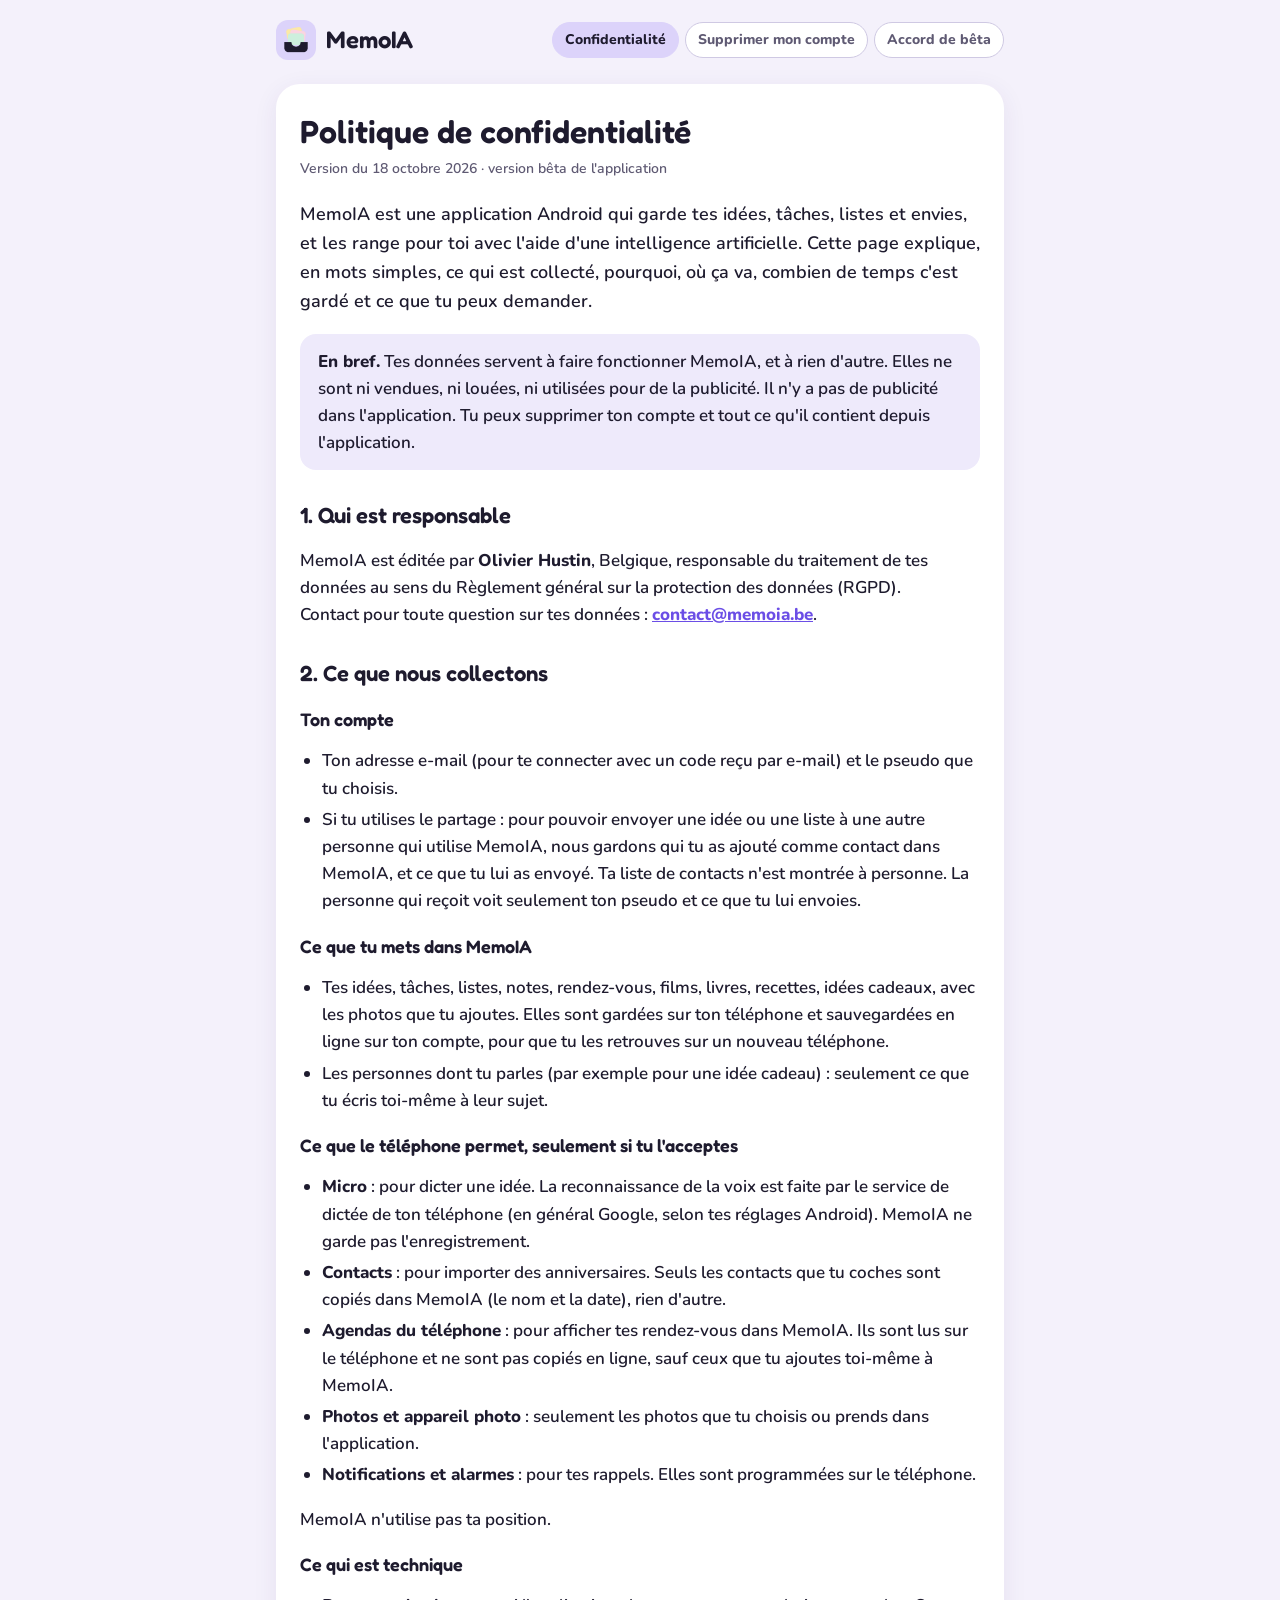
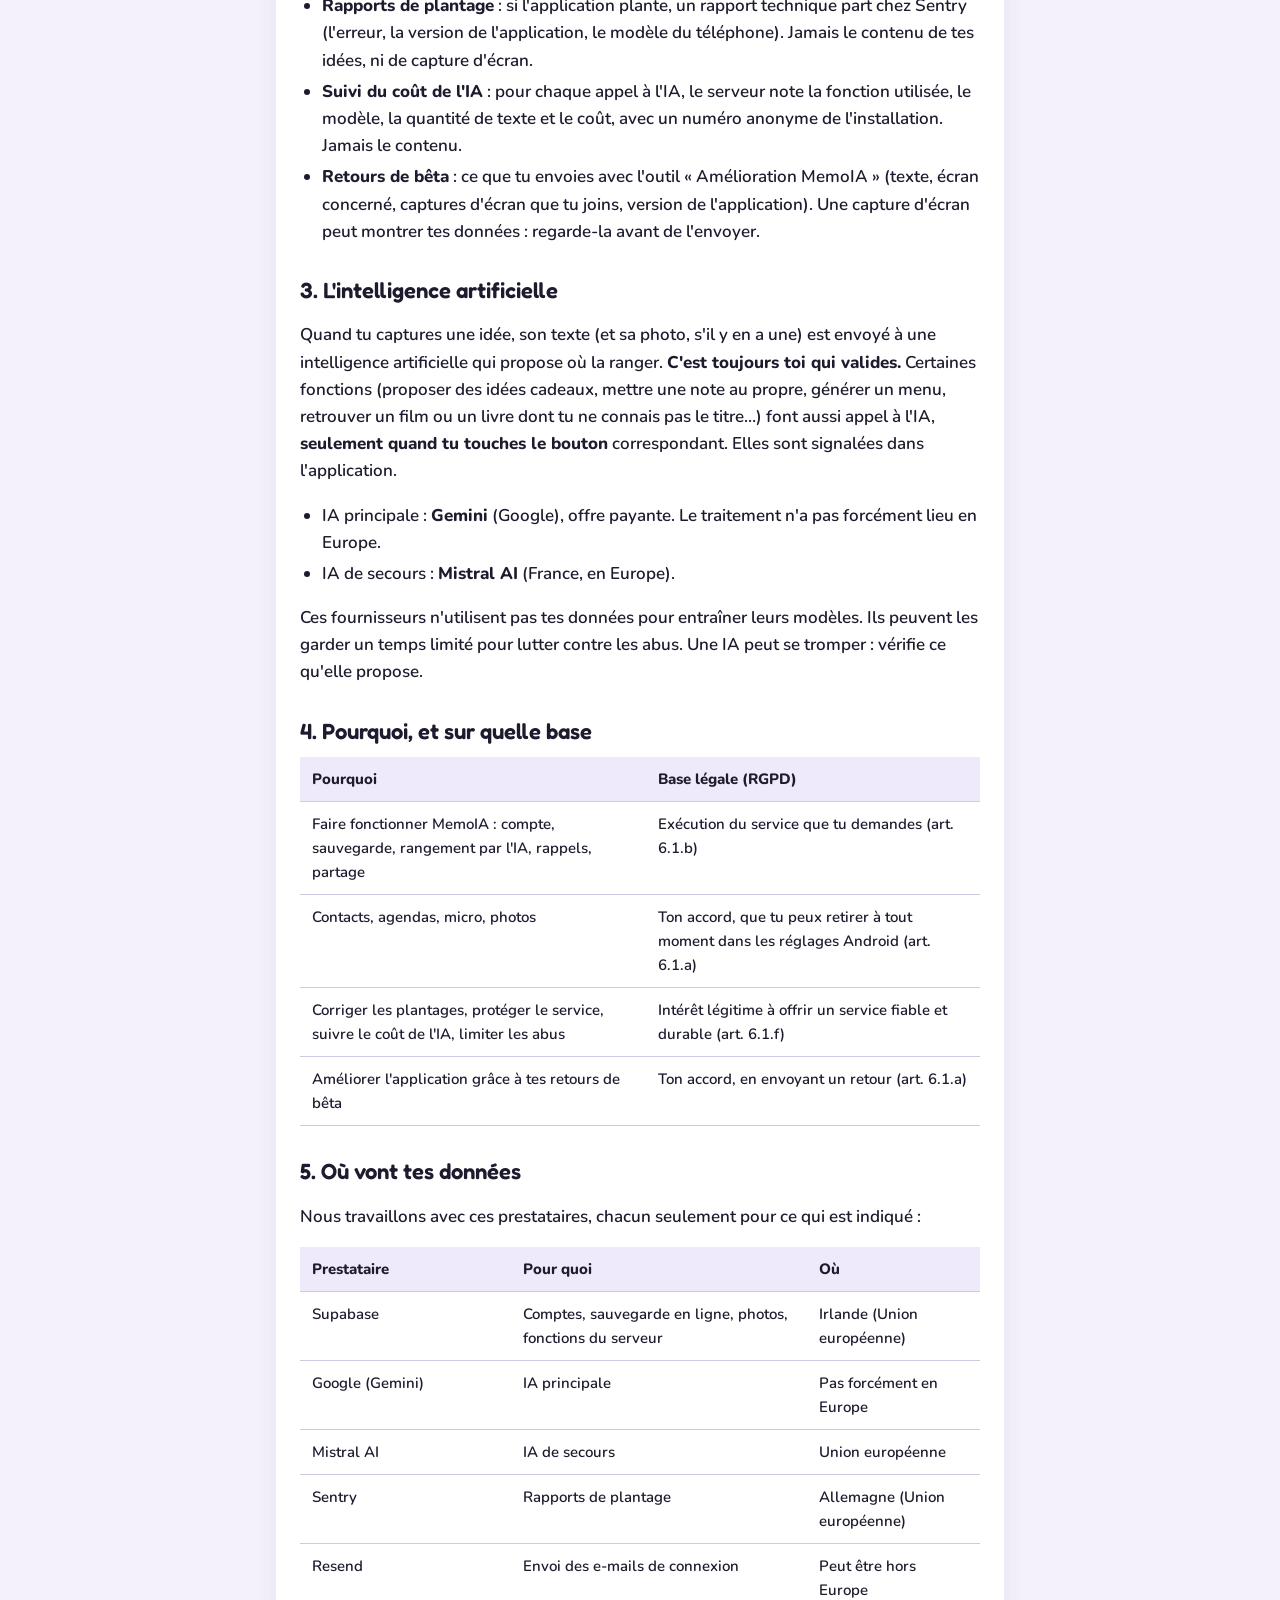
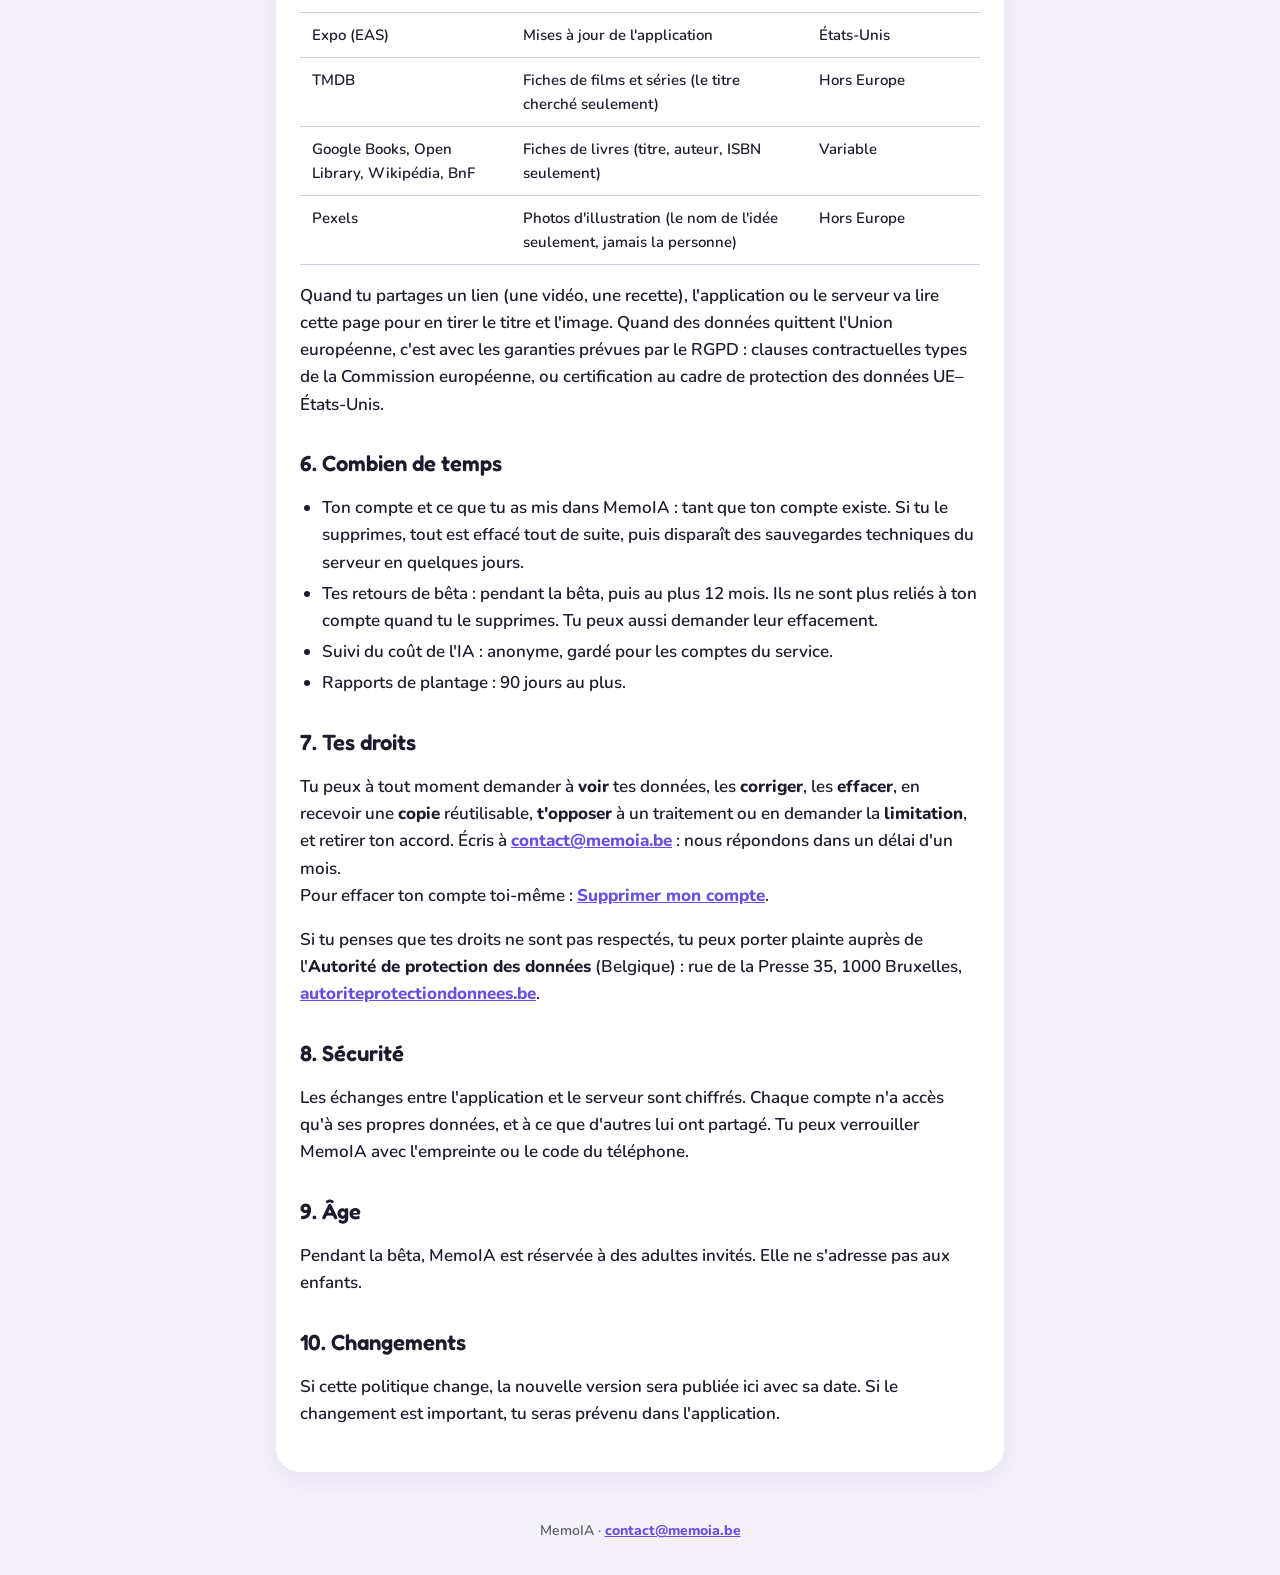
==== confidentialite.html @ 6d0d440e "Site memoia.be : accueil, confidentialite, supprimer mon compte, accord de beta Co-Authored-By: Clau" ====
<!doctype html>
<html lang="fr">
<head>
<meta charset="utf-8">
<meta name="viewport" content="width=device-width, initial-scale=1">
<title>Confidentialité · MemoIA</title>
<meta name="description" content="Politique de confidentialité de l'application MemoIA : ce qui est collecté, pourquoi, où, combien de temps, et tes droits.">
<link rel="icon" href="favicon.png">
<link rel="stylesheet" href="style.css">
</head>
<body>
<header class="top">
  <a class="brand" href="index.html"><img src="icon.png" alt=""><span>MemoIA</span></a>
  <nav class="links" aria-label="Pages">
    <a href="confidentialite.html" aria-current="page">Confidentialité</a>
    <a href="supprimer-mon-compte.html">Supprimer mon compte</a>
    <a href="accord-beta.html">Accord de bêta</a>
  </nav>
</header>
<main>
<article class="card">
<h1>Politique de confidentialité</h1>
<p class="updated">Version du 18 octobre 2026 · version bêta de l'application</p>

<p class="intro">MemoIA est une application Android qui garde tes idées, tâches, listes et envies, et les range pour toi avec l'aide d'une intelligence artificielle. Cette page explique, en mots simples, ce qui est collecté, pourquoi, où ça va, combien de temps c'est gardé et ce que tu peux demander.</p>

<div class="note"><strong>En bref.</strong> Tes données servent à faire fonctionner MemoIA, et à rien d'autre. Elles ne sont ni vendues, ni louées, ni utilisées pour de la publicité. Il n'y a pas de publicité dans l'application. Tu peux supprimer ton compte et tout ce qu'il contient depuis l'application.</div>

<h2>1. Qui est responsable</h2>
<p>MemoIA est éditée par <strong>Olivier Hustin</strong>, Belgique, responsable du traitement de tes données au sens du Règlement général sur la protection des données (RGPD).<br>
Contact pour toute question sur tes données : <a href="mailto:contact@memoia.be">contact@memoia.be</a>.</p>

<h2>2. Ce que nous collectons</h2>
<h3>Ton compte</h3>
<ul>
  <li>Ton adresse e-mail (pour te connecter avec un code reçu par e-mail) et le pseudo que tu choisis.</li>
  <li>Si tu utilises le partage : pour pouvoir envoyer une idée ou une liste à une autre personne qui utilise MemoIA, nous gardons qui tu as ajouté comme contact dans MemoIA, et ce que tu lui as envoyé. Ta liste de contacts n'est montrée à personne. La personne qui reçoit voit seulement ton pseudo et ce que tu lui envoies.</li>
</ul>
<h3>Ce que tu mets dans MemoIA</h3>
<ul>
  <li>Tes idées, tâches, listes, notes, rendez-vous, films, livres, recettes, idées cadeaux, avec les photos que tu ajoutes. Elles sont gardées sur ton téléphone et sauvegardées en ligne sur ton compte, pour que tu les retrouves sur un nouveau téléphone.</li>
  <li>Les personnes dont tu parles (par exemple pour une idée cadeau) : seulement ce que tu écris toi-même à leur sujet.</li>
</ul>
<h3>Ce que le téléphone permet, seulement si tu l'acceptes</h3>
<ul>
  <li><strong>Micro</strong> : pour dicter une idée. La reconnaissance de la voix est faite par le service de dictée de ton téléphone (en général Google, selon tes réglages Android). MemoIA ne garde pas l'enregistrement.</li>
  <li><strong>Contacts</strong> : pour importer des anniversaires. Seuls les contacts que tu coches sont copiés dans MemoIA (le nom et la date), rien d'autre.</li>
  <li><strong>Agendas du téléphone</strong> : pour afficher tes rendez-vous dans MemoIA. Ils sont lus sur le téléphone et ne sont pas copiés en ligne, sauf ceux que tu ajoutes toi-même à MemoIA.</li>
  <li><strong>Photos et appareil photo</strong> : seulement les photos que tu choisis ou prends dans l'application.</li>
  <li><strong>Notifications et alarmes</strong> : pour tes rappels. Elles sont programmées sur le téléphone.</li>
</ul>
<p>MemoIA n'utilise pas ta position.</p>
<h3>Ce qui est technique</h3>
<ul>
  <li><strong>Rapports de plantage</strong> : si l'application plante, un rapport technique part chez Sentry (l'erreur, la version de l'application, le modèle du téléphone). Jamais le contenu de tes idées, ni de capture d'écran.</li>
  <li><strong>Suivi du coût de l'IA</strong> : pour chaque appel à l'IA, le serveur note la fonction utilisée, le modèle, la quantité de texte et le coût, avec un numéro anonyme de l'installation. Jamais le contenu.</li>
  <li><strong>Retours de bêta</strong> : ce que tu envoies avec l'outil « Amélioration MemoIA » (texte, écran concerné, captures d'écran que tu joins, version de l'application). Une capture d'écran peut montrer tes données : regarde-la avant de l'envoyer.</li>
</ul>

<h2>3. L'intelligence artificielle</h2>
<p>Quand tu captures une idée, son texte (et sa photo, s'il y en a une) est envoyé à une intelligence artificielle qui propose où la ranger. <strong>C'est toujours toi qui valides.</strong> Certaines fonctions (proposer des idées cadeaux, mettre une note au propre, générer un menu, retrouver un film ou un livre dont tu ne connais pas le titre…) font aussi appel à l'IA, <strong>seulement quand tu touches le bouton</strong> correspondant. Elles sont signalées dans l'application.</p>
<ul>
  <li>IA principale : <strong>Gemini</strong> (Google), offre payante. Le traitement n'a pas forcément lieu en Europe.</li>
  <li>IA de secours : <strong>Mistral AI</strong> (France, en Europe).</li>
</ul>
<p>Ces fournisseurs n'utilisent pas tes données pour entraîner leurs modèles. Ils peuvent les garder un temps limité pour lutter contre les abus. Une IA peut se tromper : vérifie ce qu'elle propose.</p>

<h2>4. Pourquoi, et sur quelle base</h2>
<div class="table-wrap"><table>
  <thead><tr><th>Pourquoi</th><th>Base légale (RGPD)</th></tr></thead>
  <tbody>
    <tr><td>Faire fonctionner MemoIA : compte, sauvegarde, rangement par l'IA, rappels, partage</td><td>Exécution du service que tu demandes (art. 6.1.b)</td></tr>
    <tr><td>Contacts, agendas, micro, photos</td><td>Ton accord, que tu peux retirer à tout moment dans les réglages Android (art. 6.1.a)</td></tr>
    <tr><td>Corriger les plantages, protéger le service, suivre le coût de l'IA, limiter les abus</td><td>Intérêt légitime à offrir un service fiable et durable (art. 6.1.f)</td></tr>
    <tr><td>Améliorer l'application grâce à tes retours de bêta</td><td>Ton accord, en envoyant un retour (art. 6.1.a)</td></tr>
  </tbody>
</table></div>

<h2>5. Où vont tes données</h2>
<p>Nous travaillons avec ces prestataires, chacun seulement pour ce qui est indiqué :</p>
<div class="table-wrap"><table>
  <thead><tr><th>Prestataire</th><th>Pour quoi</th><th>Où</th></tr></thead>
  <tbody>
    <tr><td>Supabase</td><td>Comptes, sauvegarde en ligne, photos, fonctions du serveur</td><td>Irlande (Union européenne)</td></tr>
    <tr><td>Google (Gemini)</td><td>IA principale</td><td>Pas forcément en Europe</td></tr>
    <tr><td>Mistral AI</td><td>IA de secours</td><td>Union européenne</td></tr>
    <tr><td>Sentry</td><td>Rapports de plantage</td><td>Allemagne (Union européenne)</td></tr>
    <tr><td>Resend</td><td>Envoi des e-mails de connexion</td><td>Peut être hors Europe</td></tr>
    <tr><td>Expo (EAS)</td><td>Mises à jour de l'application</td><td>États-Unis</td></tr>
    <tr><td>TMDB</td><td>Fiches de films et séries (le titre cherché seulement)</td><td>Hors Europe</td></tr>
    <tr><td>Google Books, Open Library, Wikipédia, BnF</td><td>Fiches de livres (titre, auteur, ISBN seulement)</td><td>Variable</td></tr>
    <tr><td>Pexels</td><td>Photos d'illustration (le nom de l'idée seulement, jamais la personne)</td><td>Hors Europe</td></tr>
  </tbody>
</table></div>
<p>Quand tu partages un lien (une vidéo, une recette), l'application ou le serveur va lire cette page pour en tirer le titre et l'image. Quand des données quittent l'Union européenne, c'est avec les garanties prévues par le RGPD : clauses contractuelles types de la Commission européenne, ou certification au cadre de protection des données UE–États-Unis.</p>

<h2>6. Combien de temps</h2>
<ul>
  <li>Ton compte et ce que tu as mis dans MemoIA : tant que ton compte existe. Si tu le supprimes, tout est effacé tout de suite, puis disparaît des sauvegardes techniques du serveur en quelques jours.</li>
  <li>Tes retours de bêta : pendant la bêta, puis au plus 12 mois. Ils ne sont plus reliés à ton compte quand tu le supprimes. Tu peux aussi demander leur effacement.</li>
  <li>Suivi du coût de l'IA : anonyme, gardé pour les comptes du service.</li>
  <li>Rapports de plantage : 90 jours au plus.</li>
</ul>

<h2>7. Tes droits</h2>
<p>Tu peux à tout moment demander à <strong>voir</strong> tes données, les <strong>corriger</strong>, les <strong>effacer</strong>, en recevoir une <strong>copie</strong> réutilisable, <strong>t'opposer</strong> à un traitement ou en demander la <strong>limitation</strong>, et retirer ton accord. Écris à <a href="mailto:contact@memoia.be">contact@memoia.be</a> : nous répondons dans un délai d'un mois.<br>
Pour effacer ton compte toi-même : <a href="supprimer-mon-compte.html">Supprimer mon compte</a>.</p>
<p>Si tu penses que tes droits ne sont pas respectés, tu peux porter plainte auprès de l'<strong>Autorité de protection des données</strong> (Belgique) : rue de la Presse 35, 1000 Bruxelles, <a href="https://www.autoriteprotectiondonnees.be" rel="noopener">autoriteprotectiondonnees.be</a>.</p>

<h2>8. Sécurité</h2>
<p>Les échanges entre l'application et le serveur sont chiffrés. Chaque compte n'a accès qu'à ses propres données, et à ce que d'autres lui ont partagé. Tu peux verrouiller MemoIA avec l'empreinte ou le code du téléphone.</p>

<h2>9. Âge</h2>
<p>Pendant la bêta, MemoIA est réservée à des adultes invités. Elle ne s'adresse pas aux enfants.</p>

<h2>10. Changements</h2>
<p>Si cette politique change, la nouvelle version sera publiée ici avec sa date. Si le changement est important, tu seras prévenu dans l'application.</p>
</article>
</main>
<footer>MemoIA · <a href="mailto:contact@memoia.be">contact@memoia.be</a></footer>
</body>
</html>
---- style.css ----
/* Site memoia.be : couleurs « Pastel vivant » de l'app (src/theme/tokens.ts).
   Polices hébergées ici (licence SIL OFL), pour ne rien charger chez un tiers. */
@font-face { font-family: 'Fredoka'; src: url('fonts/Fredoka_600SemiBold.ttf') format('truetype'); font-weight: 600; font-display: swap; }
@font-face { font-family: 'Nunito'; src: url('fonts/Nunito_600SemiBold.ttf') format('truetype'); font-weight: 600; font-display: swap; }
@font-face { font-family: 'Nunito'; src: url('fonts/Nunito_800ExtraBold.ttf') format('truetype'); font-weight: 800; font-display: swap; }

:root {
  --bg: #F4F1FB;
  --surface: #FFFFFF;
  --muted-surface: #EEEAFB;
  --ink: #1E1B2E;
  --ink-muted: #5F5A73;
  --border: #CFC9E3;
  --primary: #6B4EE6;
  --primary-soft: #DCD3FA;
  --mint: #CDEFDD;
  --mint-ink: #1F6B47;
}

* { box-sizing: border-box; }
html { -webkit-text-size-adjust: 100%; }
body {
  margin: 0;
  background: var(--bg);
  color: var(--ink);
  font-family: 'Nunito', system-ui, -apple-system, 'Segoe UI', Roboto, sans-serif;
  font-weight: 600;
  font-size: 17px;
  line-height: 1.6;
}
a { color: var(--primary); font-weight: 800; }
a:focus-visible { outline: 3px solid var(--primary); outline-offset: 2px; border-radius: 4px; }

header.top {
  max-width: 760px; margin: 0 auto; padding: 20px 16px 0;
  display: flex; align-items: center; justify-content: space-between; gap: 12px; flex-wrap: wrap;
}
.brand { display: flex; align-items: center; gap: 10px; text-decoration: none; color: var(--ink); }
.brand img { width: 40px; height: 40px; border-radius: 12px; }
.brand span { font-family: 'Fredoka', sans-serif; font-weight: 600; font-size: 24px; }
nav.links { display: flex; gap: 6px; flex-wrap: wrap; }
nav.links a {
  font-size: 14px; text-decoration: none; color: var(--ink-muted);
  padding: 6px 12px; border-radius: 999px; background: var(--surface); border: 1px solid var(--border);
}
nav.links a[aria-current="page"] { background: var(--primary-soft); color: var(--ink); border-color: var(--primary-soft); }

main { max-width: 760px; margin: 0 auto; padding: 24px 16px 48px; }
.card {
  background: var(--surface); border-radius: 24px; padding: 28px 24px;
  box-shadow: 0 6px 24px rgba(60, 40, 120, 0.08);
}
h1, h2, h3 { font-family: 'Fredoka', sans-serif; font-weight: 600; line-height: 1.25; }
h1 { font-size: 32px; margin: 0 0 6px; }
h2 { font-size: 22px; margin: 32px 0 8px; }
h3 { font-size: 18px; margin: 20px 0 6px; }
.updated { color: var(--ink-muted); font-size: 14px; margin: 0 0 20px; }
.intro { font-size: 18px; }
.note {
  background: var(--muted-surface); border-radius: 16px; padding: 14px 18px; margin: 16px 0;
}
.ok { background: var(--mint); color: var(--mint-ink); }
ul, ol { padding-left: 22px; }
li { margin: 4px 0; }

.table-wrap { overflow-x: auto; margin: 12px 0; }
table { border-collapse: collapse; width: 100%; font-size: 15px; min-width: 520px; }
th, td { text-align: left; vertical-align: top; padding: 10px 12px; border-bottom: 1px solid var(--border); }
th { font-weight: 800; background: var(--muted-surface); }

.hero { text-align: center; padding: 24px 0 8px; }
.hero img { width: 96px; height: 96px; border-radius: 26px; }
.hero h1 { font-size: 38px; margin-top: 12px; }
.hero p { color: var(--ink-muted); font-size: 19px; margin: 4px auto; max-width: 520px; }
.tiles { display: grid; grid-template-columns: repeat(auto-fit, minmax(200px, 1fr)); gap: 12px; margin-top: 24px; }
.tile {
  display: block; background: var(--surface); border-radius: 20px; padding: 18px 20px; text-decoration: none; color: var(--ink);
  border: 1px solid var(--border);
}
.tile strong { display: block; font-family: 'Fredoka', sans-serif; font-weight: 600; font-size: 18px; margin-bottom: 2px; }
.tile span { color: var(--ink-muted); font-weight: 600; font-size: 15px; }

footer { max-width: 760px; margin: 0 auto; padding: 0 16px 32px; color: var(--ink-muted); font-size: 14px; text-align: center; }

@media (max-width: 480px) {
  h1 { font-size: 27px; }
  .card { padding: 22px 18px; border-radius: 20px; }
}
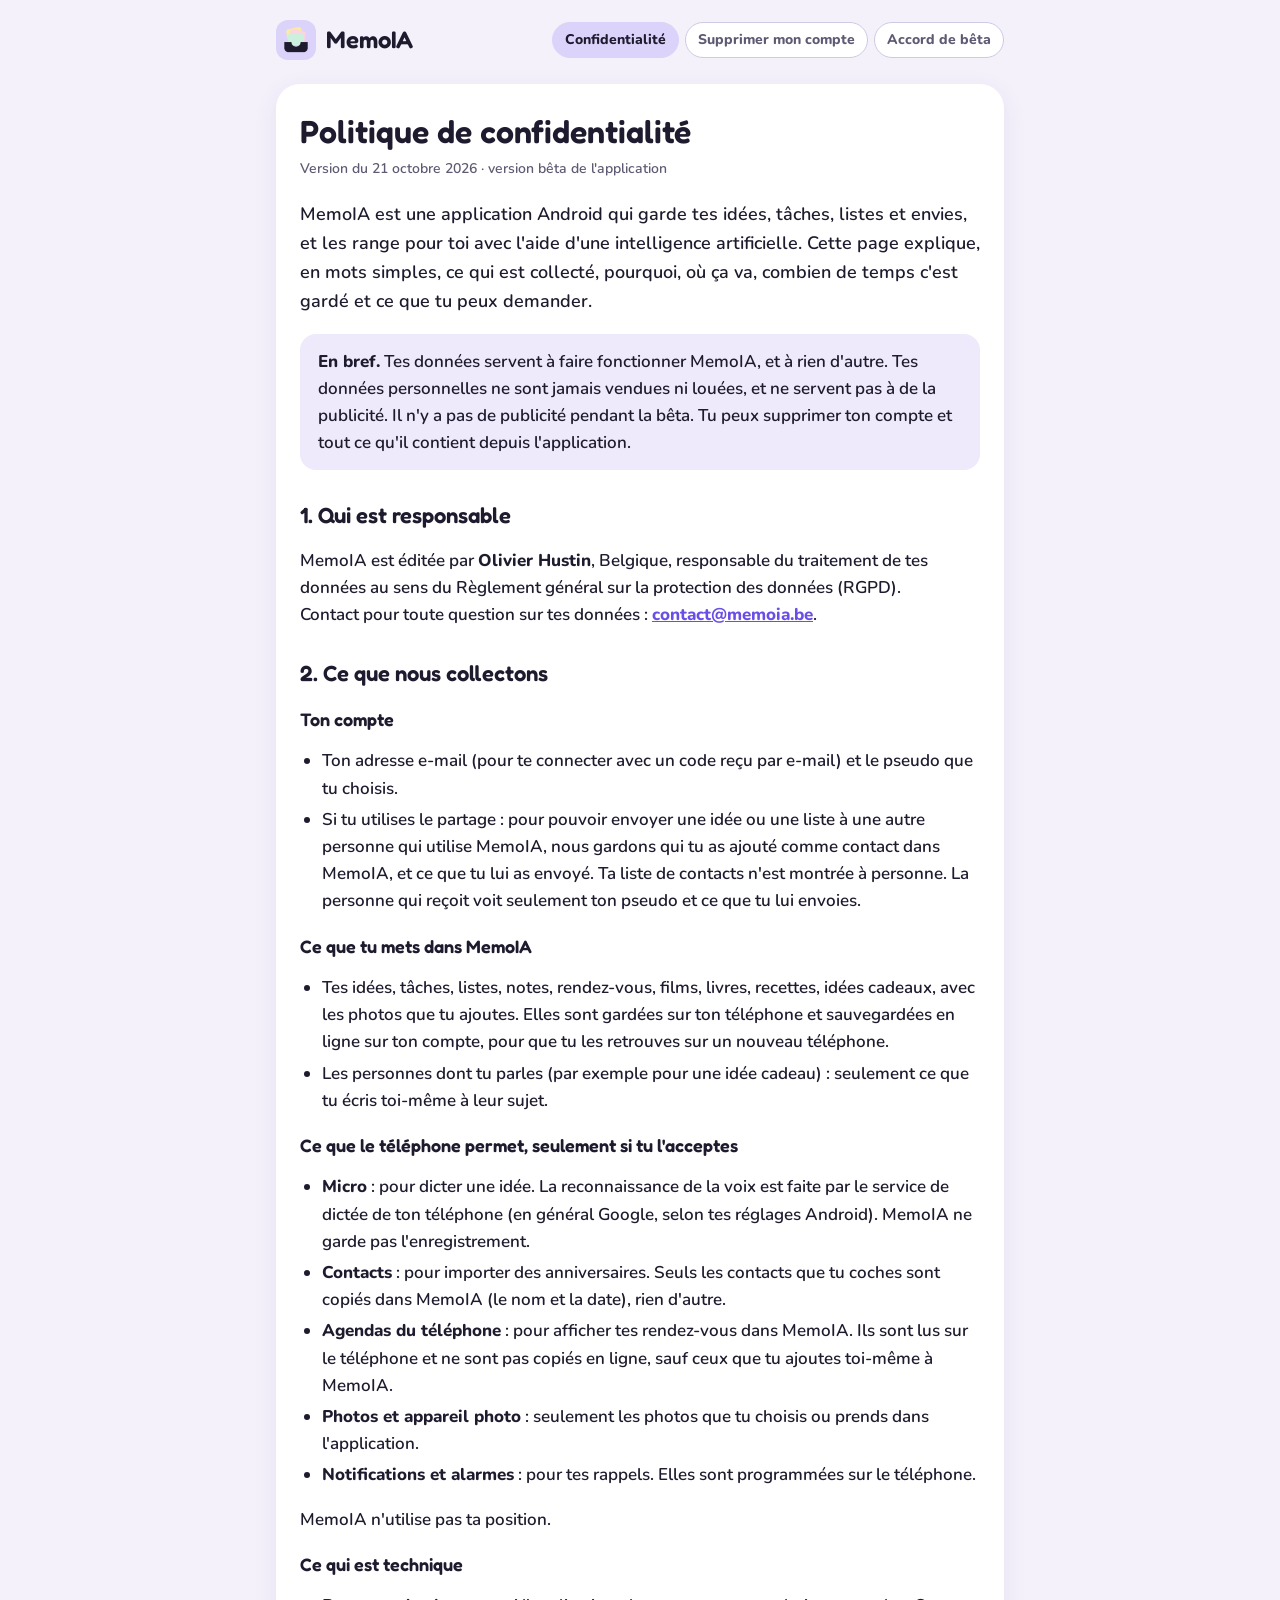
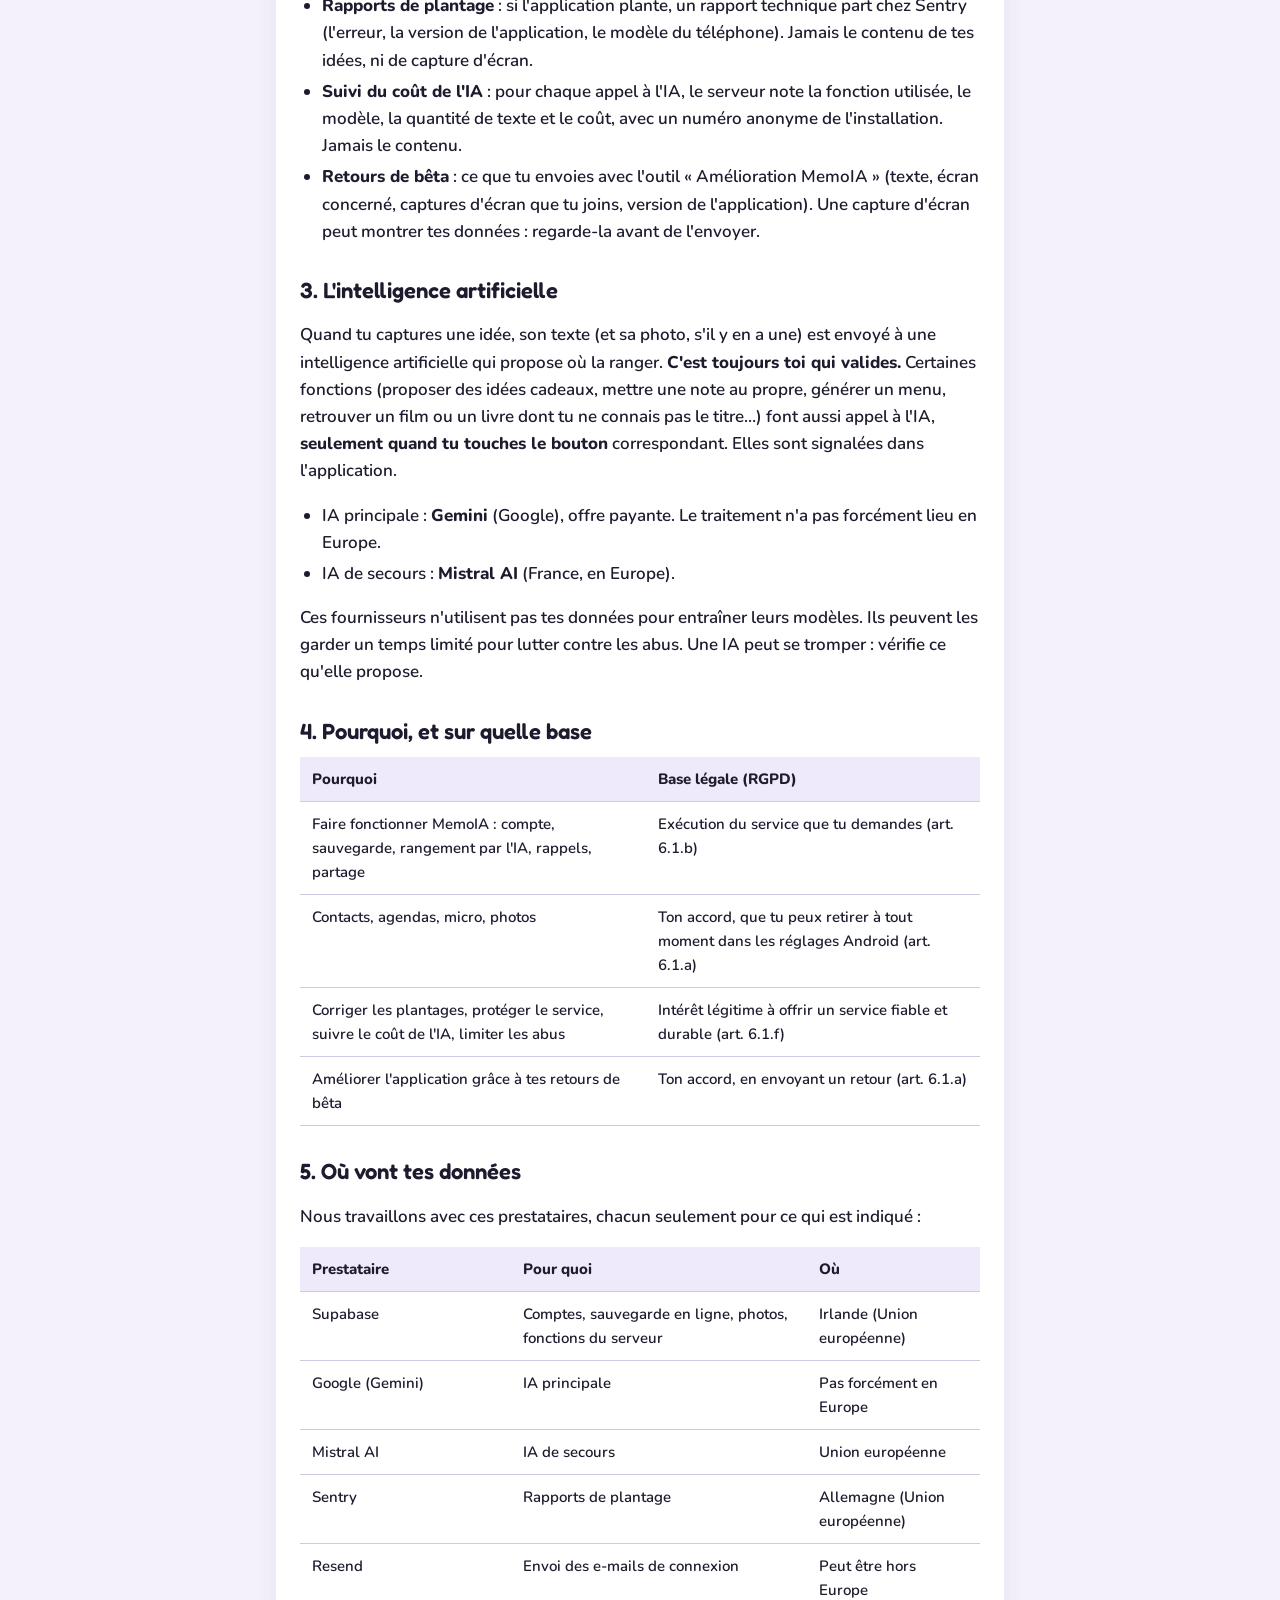
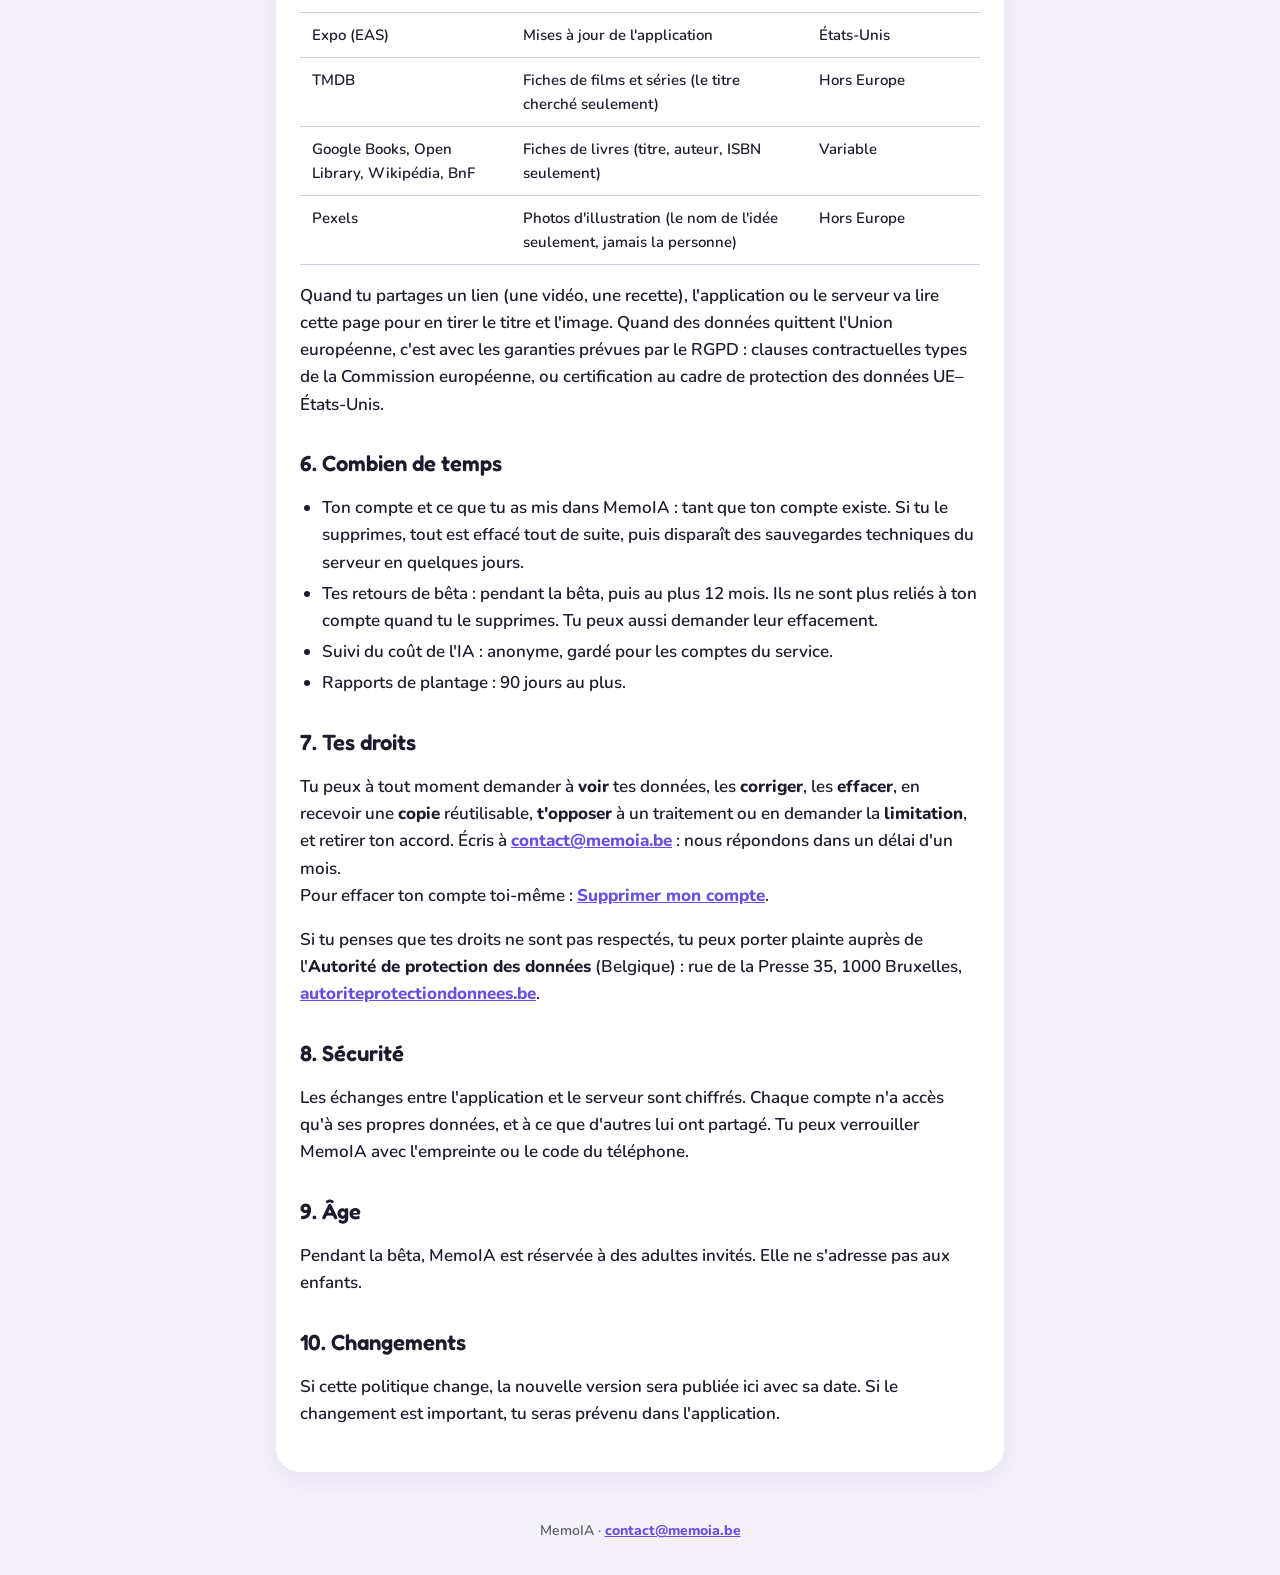
==== commit 626a5977: "Confidentialite : pas de publicite pendant la beta, donnees personnelles jamais vendues (21/10)" ====
--- a/confidentialite.html
+++ b/confidentialite.html
@@ -20,11 +20,11 @@
 <main>
 <article class="card">
 <h1>Politique de confidentialité</h1>
-<p class="updated">Version du 18 octobre 2026 · version bêta de l'application</p>
+<p class="updated">Version du 21 octobre 2026 · version bêta de l'application</p>
 
 <p class="intro">MemoIA est une application Android qui garde tes idées, tâches, listes et envies, et les range pour toi avec l'aide d'une intelligence artificielle. Cette page explique, en mots simples, ce qui est collecté, pourquoi, où ça va, combien de temps c'est gardé et ce que tu peux demander.</p>
 
-<div class="note"><strong>En bref.</strong> Tes données servent à faire fonctionner MemoIA, et à rien d'autre. Elles ne sont ni vendues, ni louées, ni utilisées pour de la publicité. Il n'y a pas de publicité dans l'application. Tu peux supprimer ton compte et tout ce qu'il contient depuis l'application.</div>
+<div class="note"><strong>En bref.</strong> Tes données servent à faire fonctionner MemoIA, et à rien d'autre. Tes données personnelles ne sont jamais vendues ni louées, et ne servent pas à de la publicité. Il n'y a pas de publicité pendant la bêta. Tu peux supprimer ton compte et tout ce qu'il contient depuis l'application.</div>
 
 <h2>1. Qui est responsable</h2>
 <p>MemoIA est éditée par <strong>Olivier Hustin</strong>, Belgique, responsable du traitement de tes données au sens du Règlement général sur la protection des données (RGPD).<br>
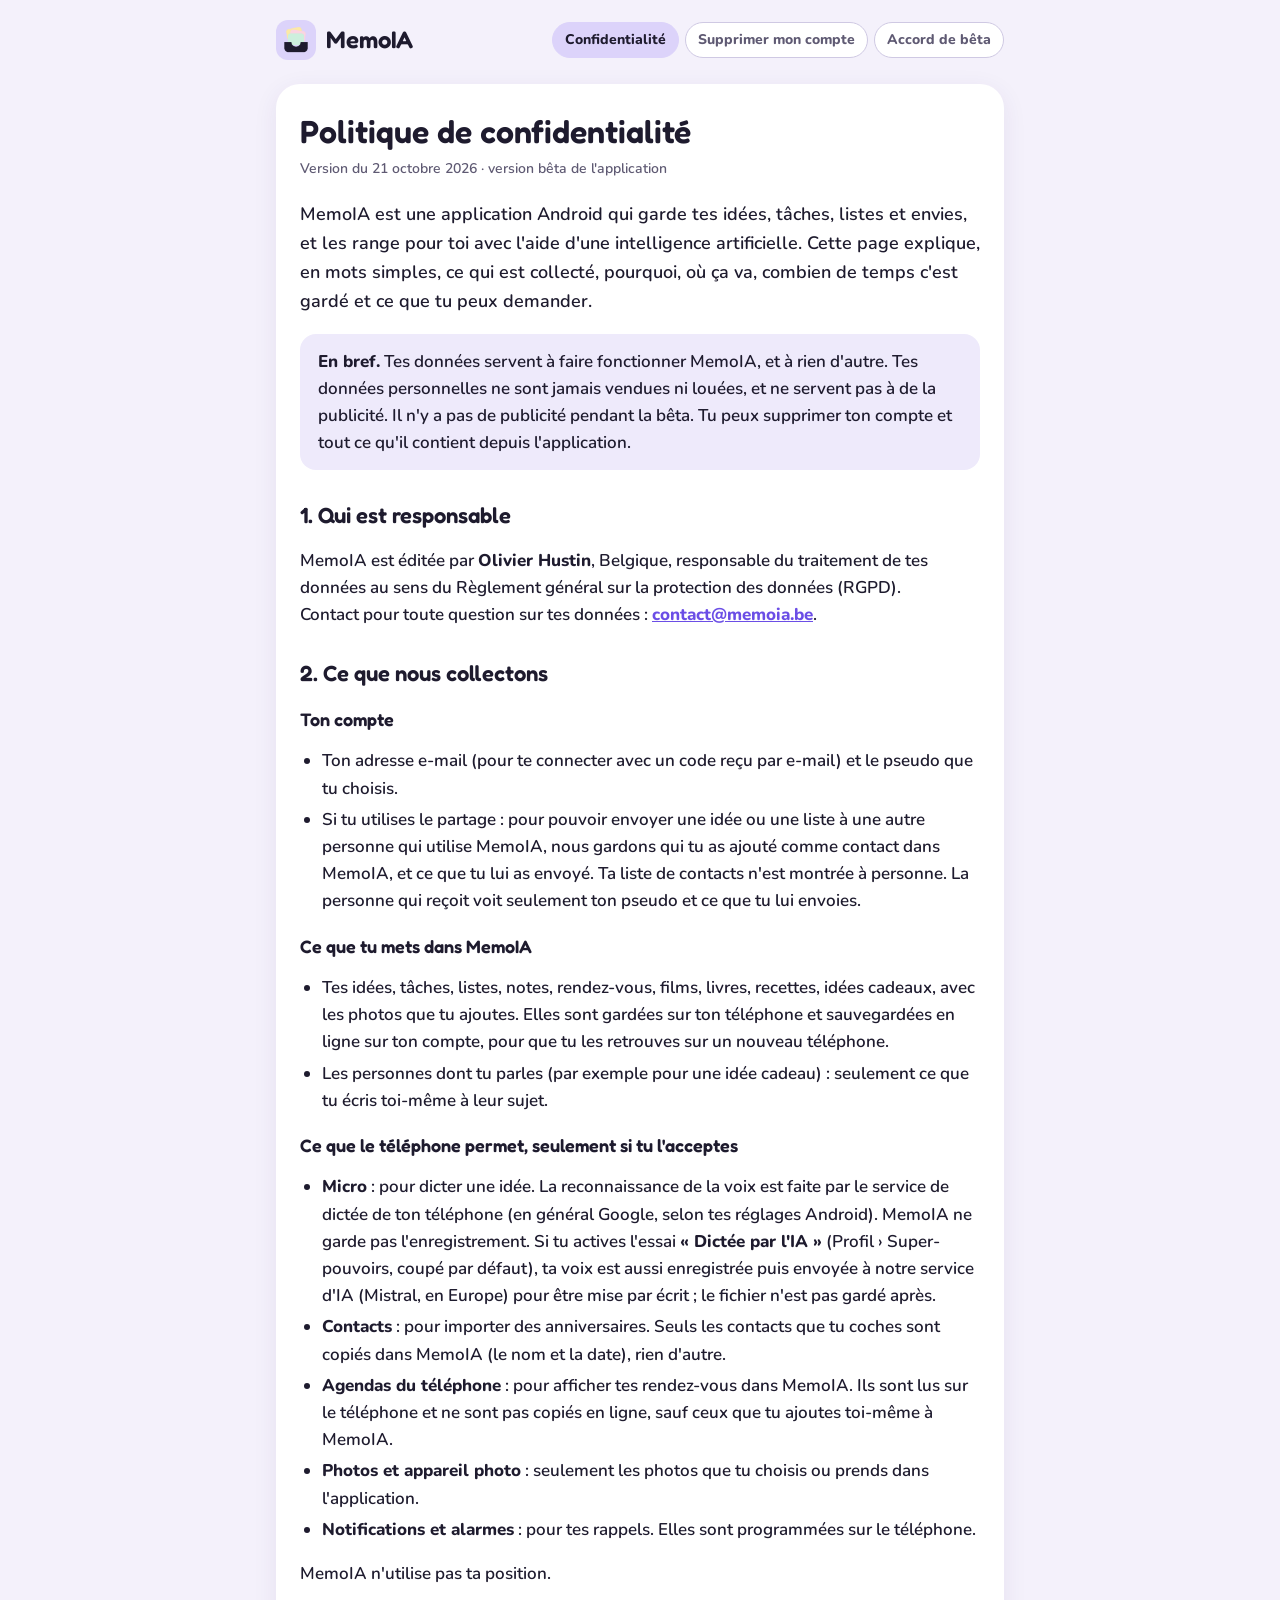
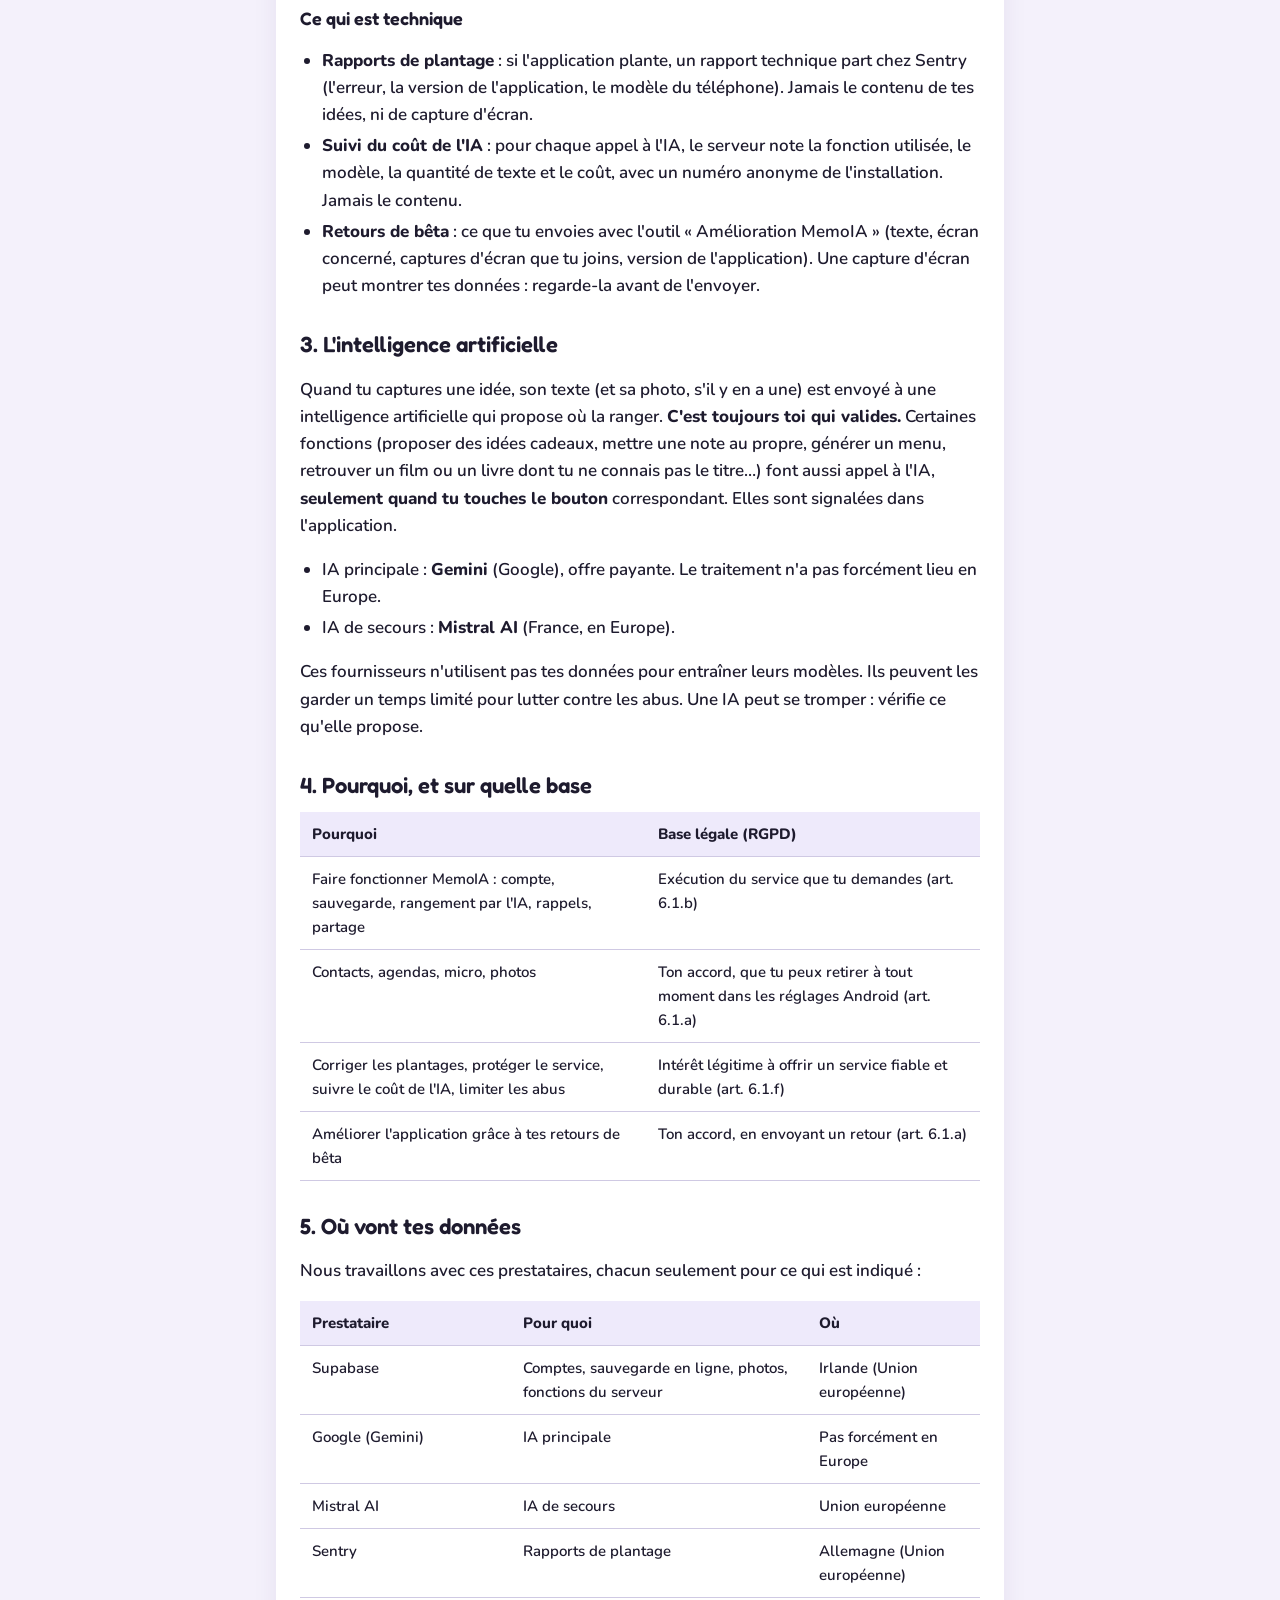
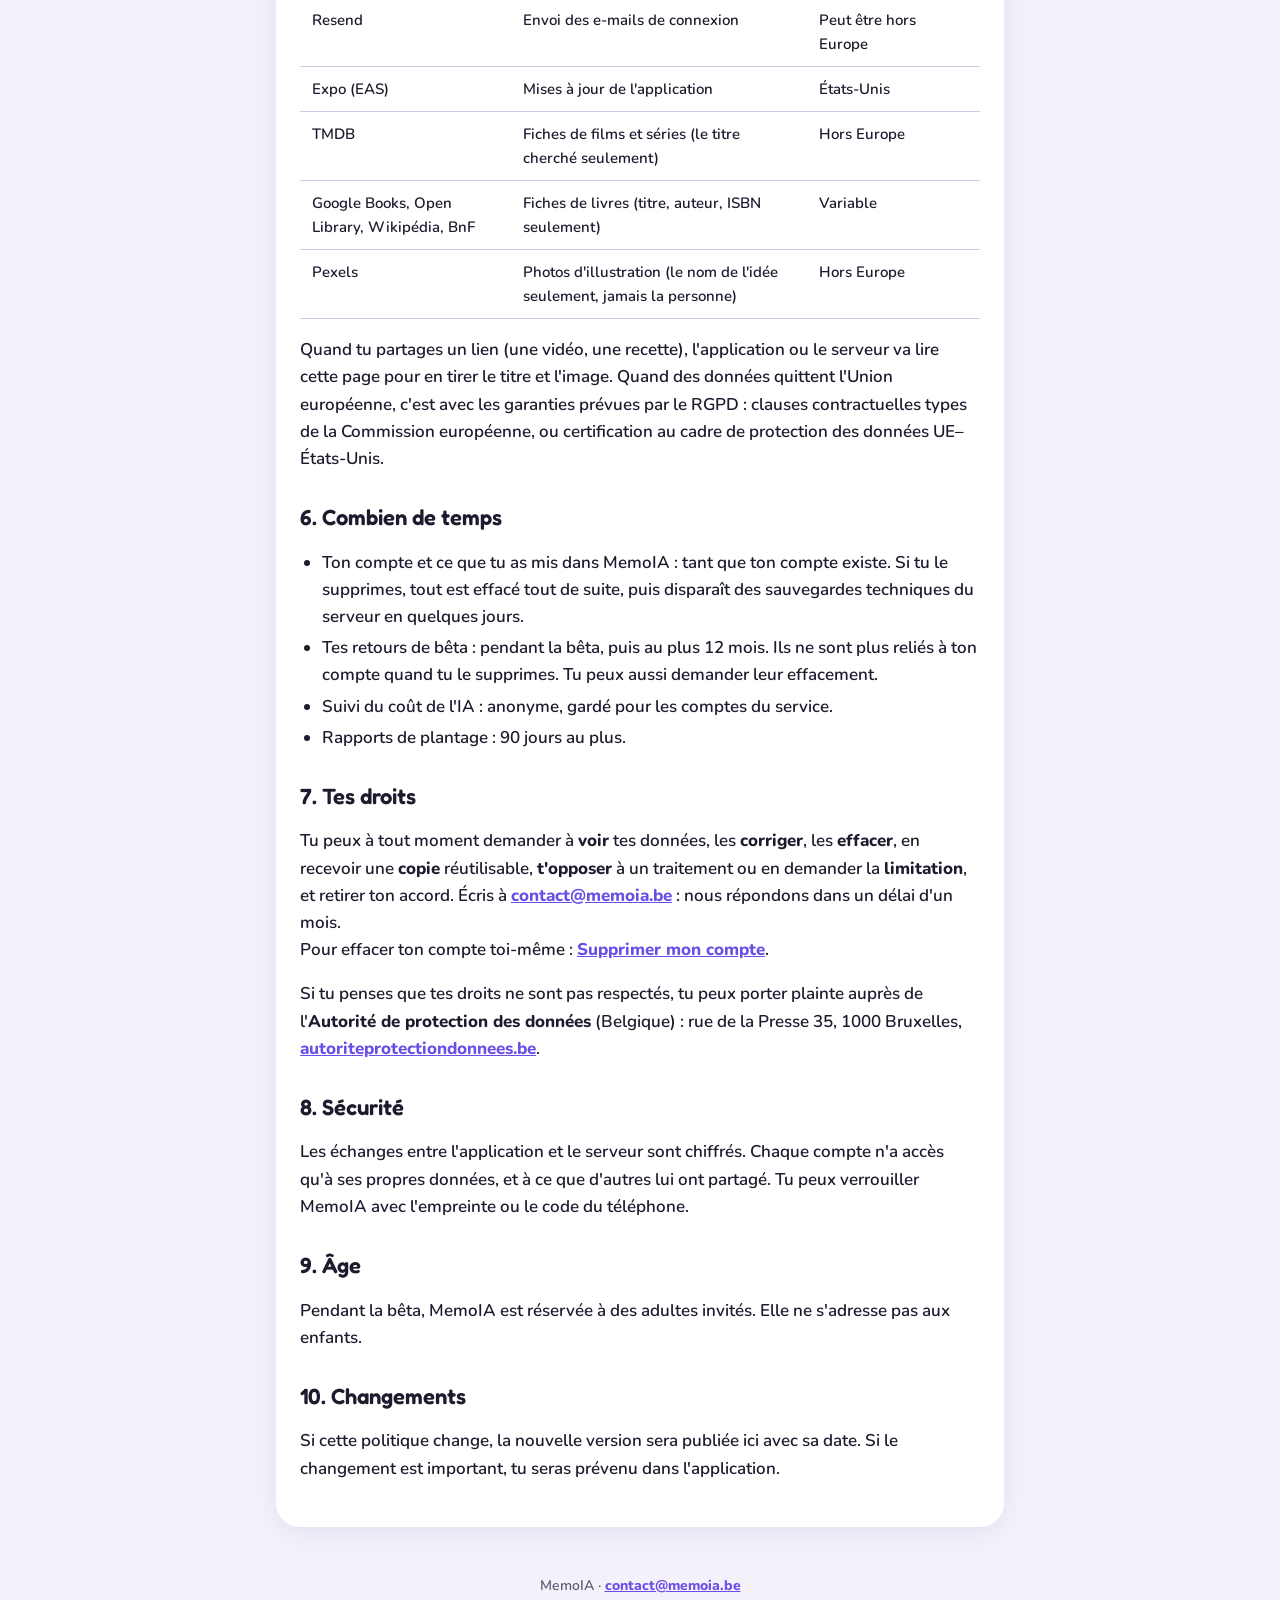
==== commit 21033cc4: "Confidentialite : essai Dictee par l'IA (21/10)" ====
--- a/confidentialite.html
+++ b/confidentialite.html
@@ -43,7 +43,7 @@
 </ul>
 <h3>Ce que le téléphone permet, seulement si tu l'acceptes</h3>
 <ul>
-  <li><strong>Micro</strong> : pour dicter une idée. La reconnaissance de la voix est faite par le service de dictée de ton téléphone (en général Google, selon tes réglages Android). MemoIA ne garde pas l'enregistrement.</li>
+  <li><strong>Micro</strong> : pour dicter une idée. La reconnaissance de la voix est faite par le service de dictée de ton téléphone (en général Google, selon tes réglages Android). MemoIA ne garde pas l'enregistrement. Si tu actives l'essai <strong>« Dictée par l'IA »</strong> (Profil › Super-pouvoirs, coupé par défaut), ta voix est aussi enregistrée puis envoyée à notre service d'IA (Mistral, en Europe) pour être mise par écrit ; le fichier n'est pas gardé après.</li>
   <li><strong>Contacts</strong> : pour importer des anniversaires. Seuls les contacts que tu coches sont copiés dans MemoIA (le nom et la date), rien d'autre.</li>
   <li><strong>Agendas du téléphone</strong> : pour afficher tes rendez-vous dans MemoIA. Ils sont lus sur le téléphone et ne sont pas copiés en ligne, sauf ceux que tu ajoutes toi-même à MemoIA.</li>
   <li><strong>Photos et appareil photo</strong> : seulement les photos que tu choisis ou prends dans l'application.</li>
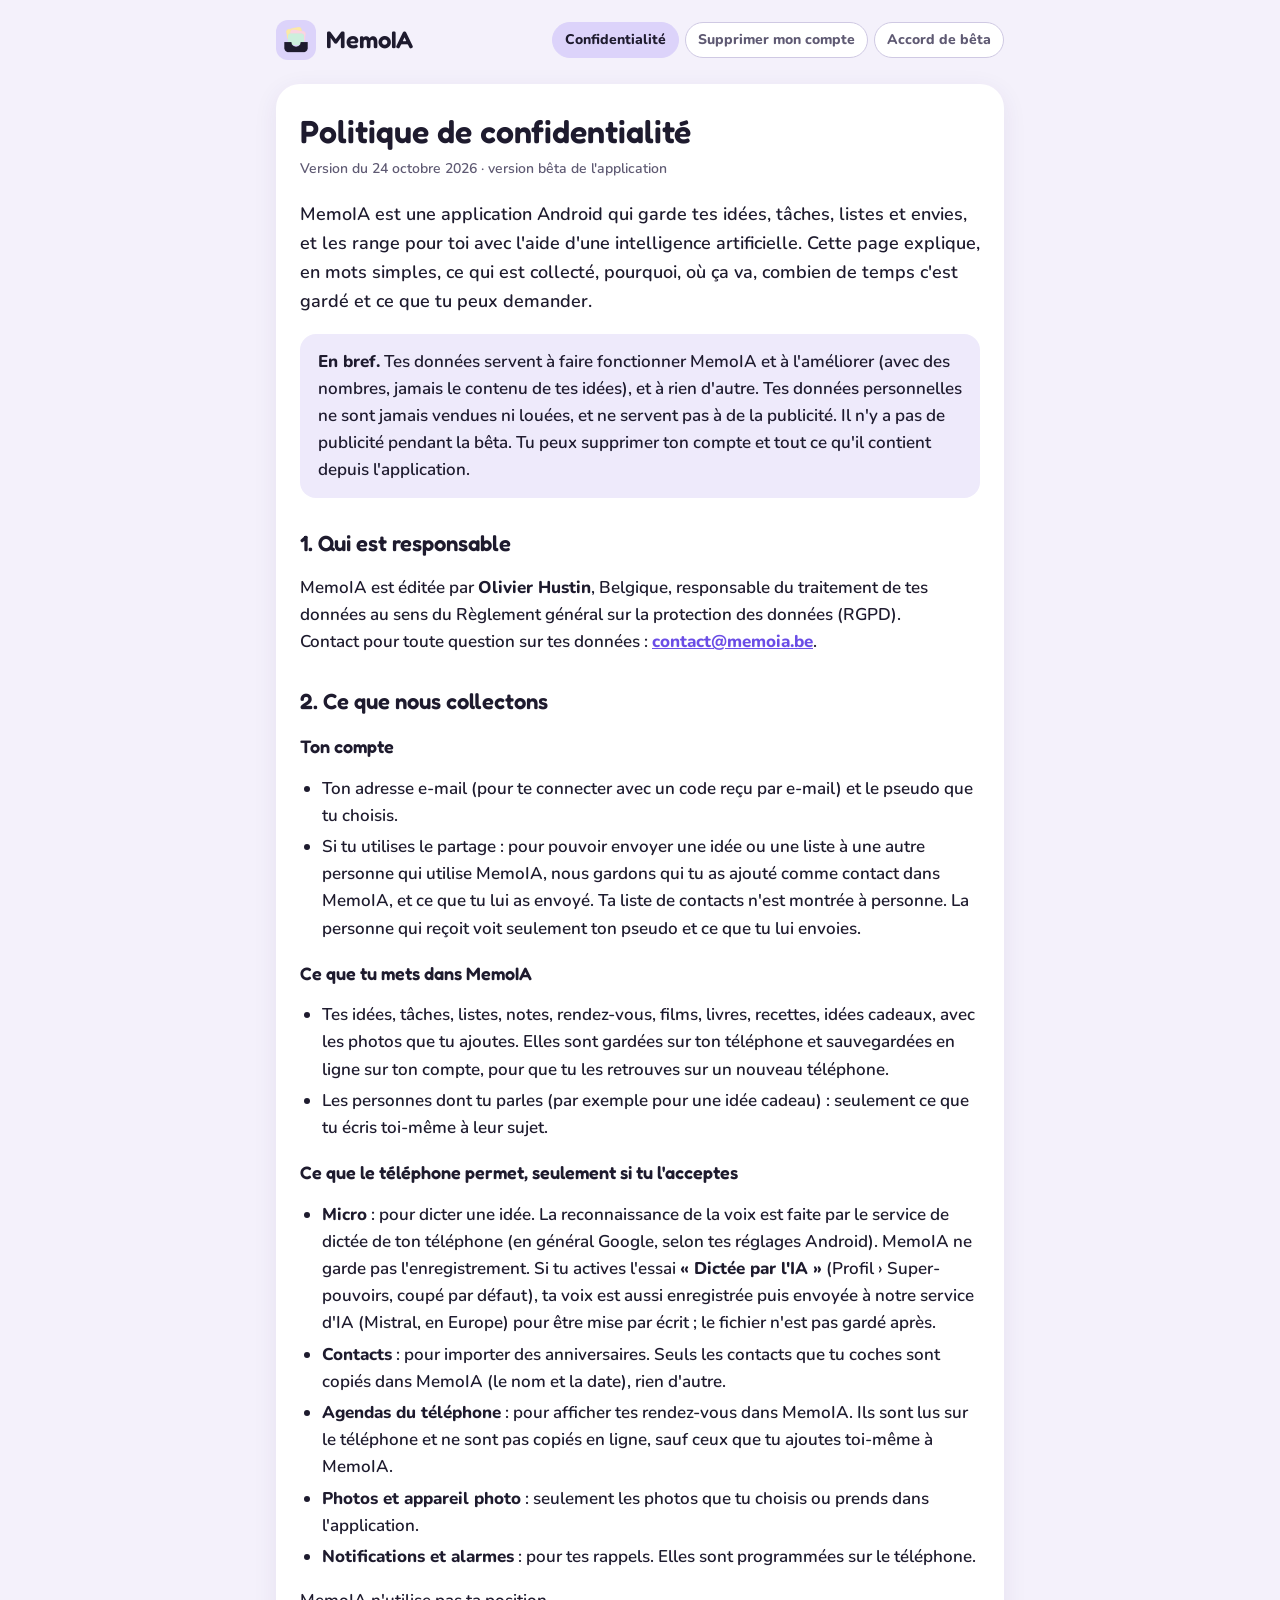
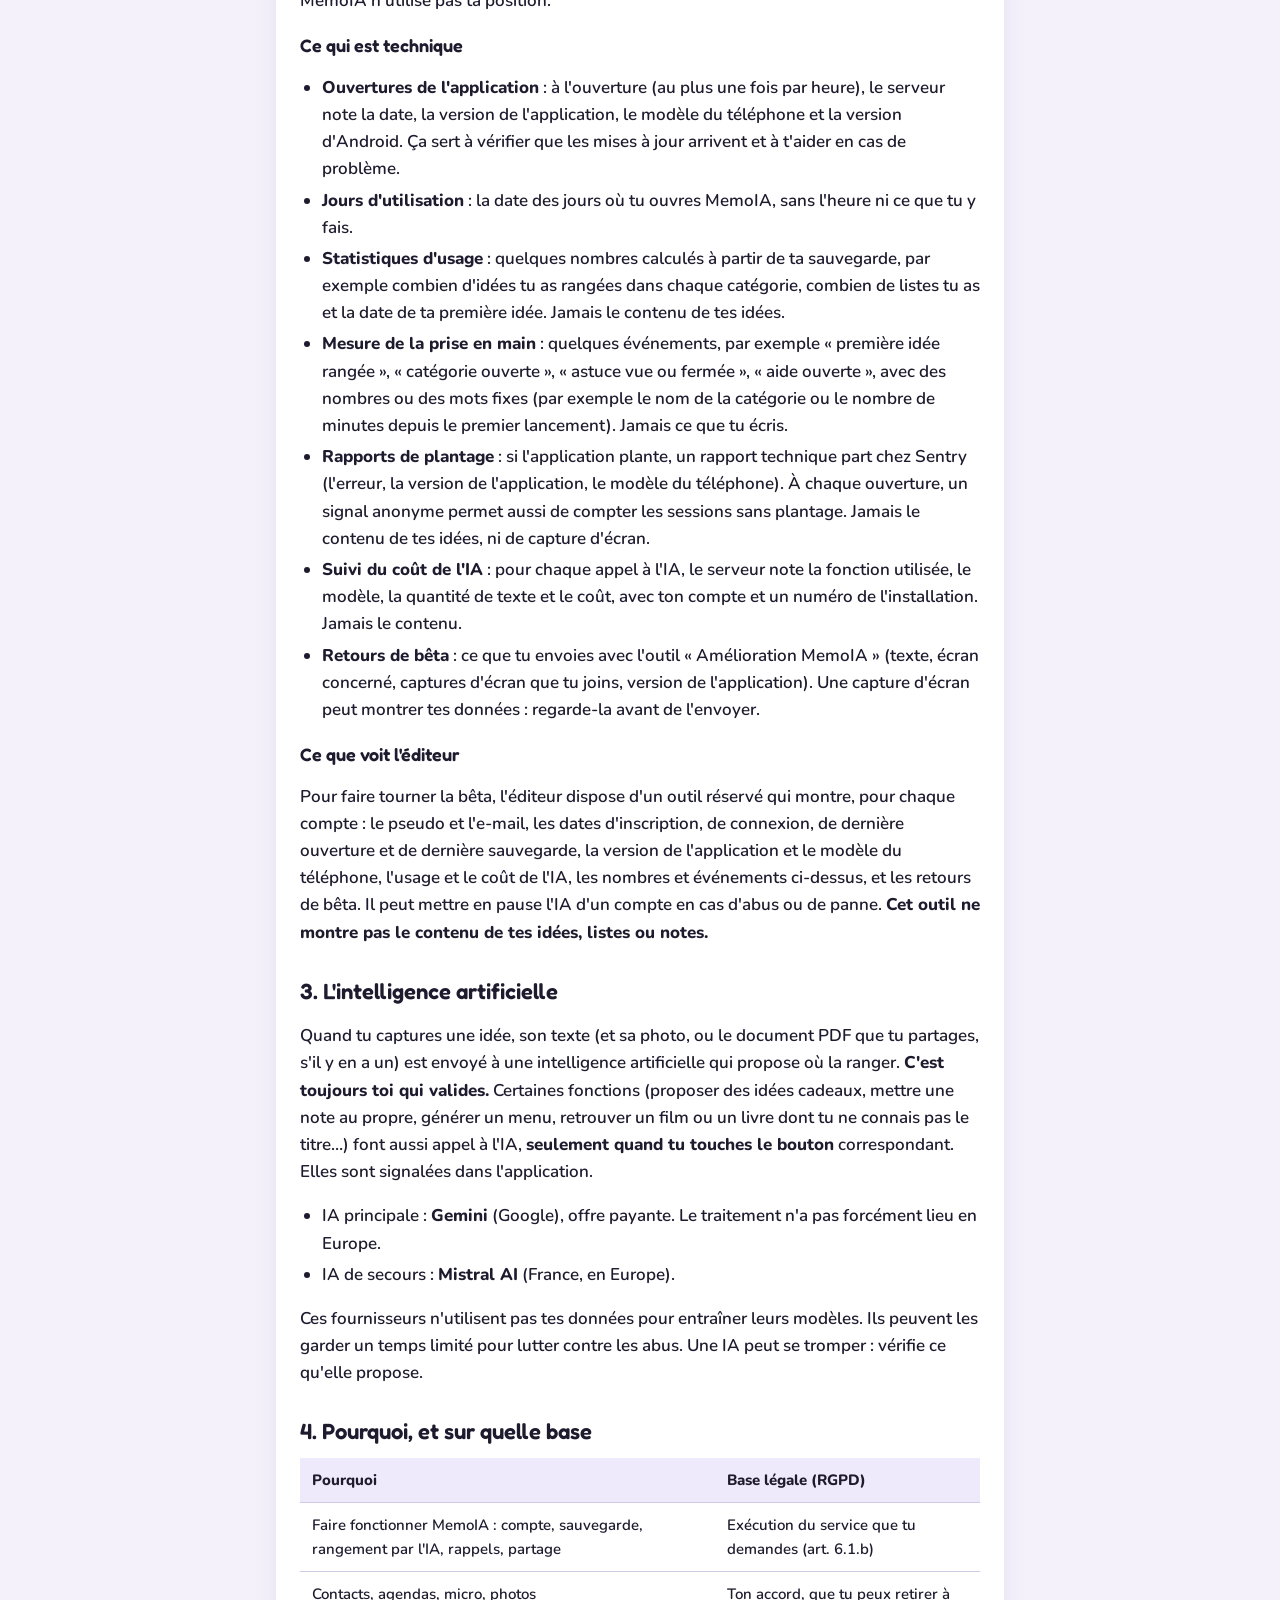
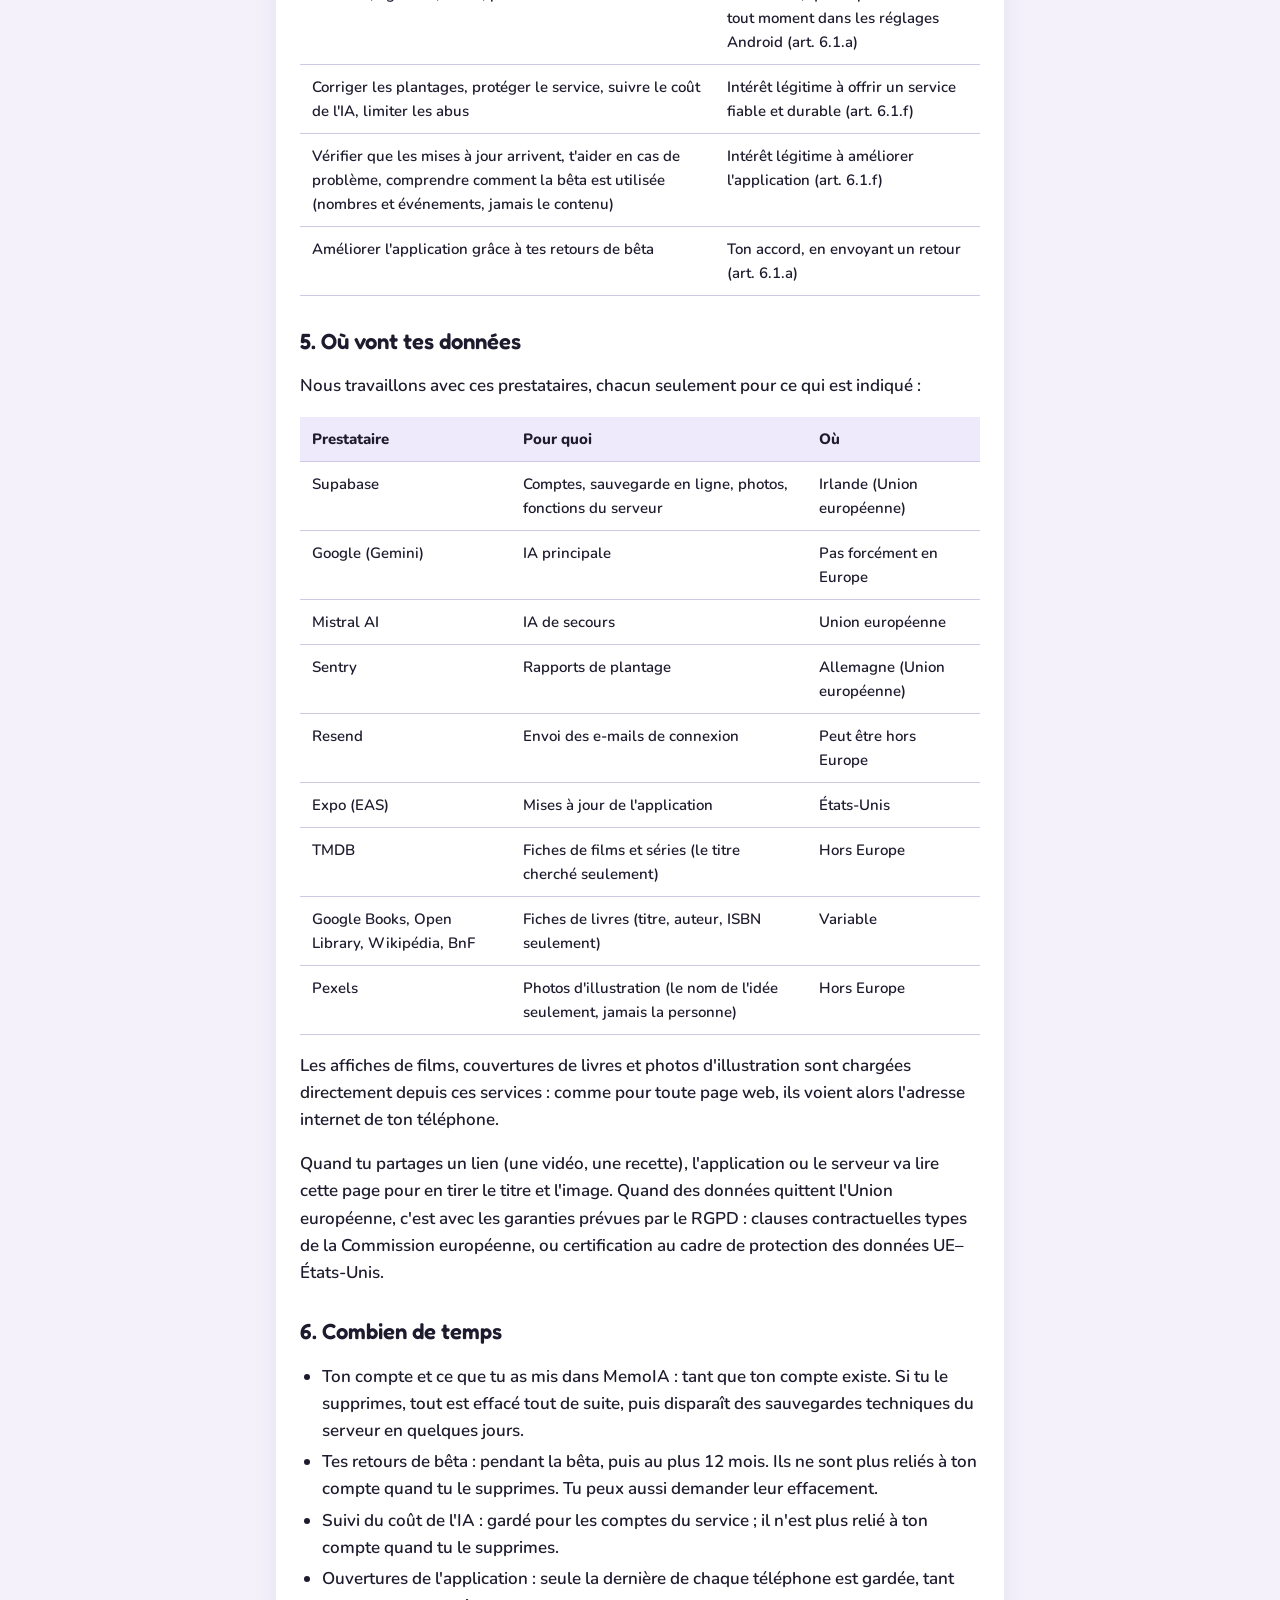
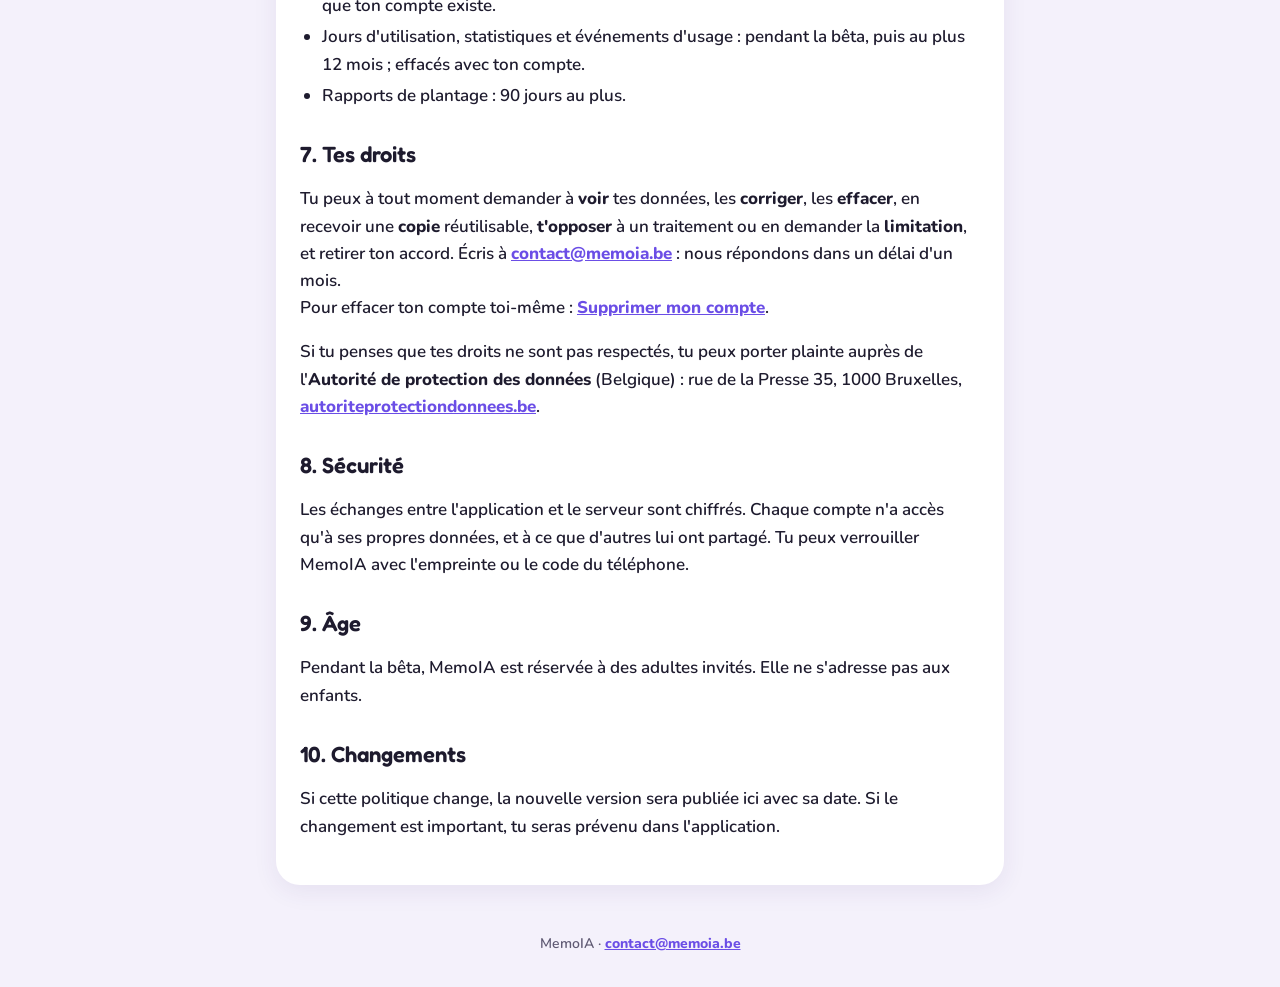
==== commit 27ad9491: "Politique de confidentialite : version du 24 octobre 2026 (ouvertures, jours d'utilisation, statisti" ====
--- a/confidentialite.html
+++ b/confidentialite.html
@@ -20,11 +20,11 @@
 <main>
 <article class="card">
 <h1>Politique de confidentialité</h1>
-<p class="updated">Version du 21 octobre 2026 · version bêta de l'application</p>
+<p class="updated">Version du 24 octobre 2026 · version bêta de l'application</p>
 
 <p class="intro">MemoIA est une application Android qui garde tes idées, tâches, listes et envies, et les range pour toi avec l'aide d'une intelligence artificielle. Cette page explique, en mots simples, ce qui est collecté, pourquoi, où ça va, combien de temps c'est gardé et ce que tu peux demander.</p>
 
-<div class="note"><strong>En bref.</strong> Tes données servent à faire fonctionner MemoIA, et à rien d'autre. Tes données personnelles ne sont jamais vendues ni louées, et ne servent pas à de la publicité. Il n'y a pas de publicité pendant la bêta. Tu peux supprimer ton compte et tout ce qu'il contient depuis l'application.</div>
+<div class="note"><strong>En bref.</strong> Tes données servent à faire fonctionner MemoIA et à l'améliorer (avec des nombres, jamais le contenu de tes idées), et à rien d'autre. Tes données personnelles ne sont jamais vendues ni louées, et ne servent pas à de la publicité. Il n'y a pas de publicité pendant la bêta. Tu peux supprimer ton compte et tout ce qu'il contient depuis l'application.</div>
 
 <h2>1. Qui est responsable</h2>
 <p>MemoIA est éditée par <strong>Olivier Hustin</strong>, Belgique, responsable du traitement de tes données au sens du Règlement général sur la protection des données (RGPD).<br>
@@ -52,13 +52,19 @@
 <p>MemoIA n'utilise pas ta position.</p>
 <h3>Ce qui est technique</h3>
 <ul>
-  <li><strong>Rapports de plantage</strong> : si l'application plante, un rapport technique part chez Sentry (l'erreur, la version de l'application, le modèle du téléphone). Jamais le contenu de tes idées, ni de capture d'écran.</li>
-  <li><strong>Suivi du coût de l'IA</strong> : pour chaque appel à l'IA, le serveur note la fonction utilisée, le modèle, la quantité de texte et le coût, avec un numéro anonyme de l'installation. Jamais le contenu.</li>
+  <li><strong>Ouvertures de l'application</strong> : à l'ouverture (au plus une fois par heure), le serveur note la date, la version de l'application, le modèle du téléphone et la version d'Android. Ça sert à vérifier que les mises à jour arrivent et à t'aider en cas de problème.</li>
+  <li><strong>Jours d'utilisation</strong> : la date des jours où tu ouvres MemoIA, sans l'heure ni ce que tu y fais.</li>
+  <li><strong>Statistiques d'usage</strong> : quelques nombres calculés à partir de ta sauvegarde, par exemple combien d'idées tu as rangées dans chaque catégorie, combien de listes tu as et la date de ta première idée. Jamais le contenu de tes idées.</li>
+  <li><strong>Mesure de la prise en main</strong> : quelques événements, par exemple « première idée rangée », « catégorie ouverte », « astuce vue ou fermée », « aide ouverte », avec des nombres ou des mots fixes (par exemple le nom de la catégorie ou le nombre de minutes depuis le premier lancement). Jamais ce que tu écris.</li>
+  <li><strong>Rapports de plantage</strong> : si l'application plante, un rapport technique part chez Sentry (l'erreur, la version de l'application, le modèle du téléphone). À chaque ouverture, un signal anonyme permet aussi de compter les sessions sans plantage. Jamais le contenu de tes idées, ni de capture d'écran.</li>
+  <li><strong>Suivi du coût de l'IA</strong> : pour chaque appel à l'IA, le serveur note la fonction utilisée, le modèle, la quantité de texte et le coût, avec ton compte et un numéro de l'installation. Jamais le contenu.</li>
   <li><strong>Retours de bêta</strong> : ce que tu envoies avec l'outil « Amélioration MemoIA » (texte, écran concerné, captures d'écran que tu joins, version de l'application). Une capture d'écran peut montrer tes données : regarde-la avant de l'envoyer.</li>
 </ul>
+<h3>Ce que voit l'éditeur</h3>
+<p>Pour faire tourner la bêta, l'éditeur dispose d'un outil réservé qui montre, pour chaque compte : le pseudo et l'e-mail, les dates d'inscription, de connexion, de dernière ouverture et de dernière sauvegarde, la version de l'application et le modèle du téléphone, l'usage et le coût de l'IA, les nombres et événements ci-dessus, et les retours de bêta. Il peut mettre en pause l'IA d'un compte en cas d'abus ou de panne. <strong>Cet outil ne montre pas le contenu de tes idées, listes ou notes.</strong></p>
 
 <h2>3. L'intelligence artificielle</h2>
-<p>Quand tu captures une idée, son texte (et sa photo, s'il y en a une) est envoyé à une intelligence artificielle qui propose où la ranger. <strong>C'est toujours toi qui valides.</strong> Certaines fonctions (proposer des idées cadeaux, mettre une note au propre, générer un menu, retrouver un film ou un livre dont tu ne connais pas le titre…) font aussi appel à l'IA, <strong>seulement quand tu touches le bouton</strong> correspondant. Elles sont signalées dans l'application.</p>
+<p>Quand tu captures une idée, son texte (et sa photo, ou le document PDF que tu partages, s'il y en a un) est envoyé à une intelligence artificielle qui propose où la ranger. <strong>C'est toujours toi qui valides.</strong> Certaines fonctions (proposer des idées cadeaux, mettre une note au propre, générer un menu, retrouver un film ou un livre dont tu ne connais pas le titre…) font aussi appel à l'IA, <strong>seulement quand tu touches le bouton</strong> correspondant. Elles sont signalées dans l'application.</p>
 <ul>
   <li>IA principale : <strong>Gemini</strong> (Google), offre payante. Le traitement n'a pas forcément lieu en Europe.</li>
   <li>IA de secours : <strong>Mistral AI</strong> (France, en Europe).</li>
@@ -72,6 +78,7 @@
     <tr><td>Faire fonctionner MemoIA : compte, sauvegarde, rangement par l'IA, rappels, partage</td><td>Exécution du service que tu demandes (art. 6.1.b)</td></tr>
     <tr><td>Contacts, agendas, micro, photos</td><td>Ton accord, que tu peux retirer à tout moment dans les réglages Android (art. 6.1.a)</td></tr>
     <tr><td>Corriger les plantages, protéger le service, suivre le coût de l'IA, limiter les abus</td><td>Intérêt légitime à offrir un service fiable et durable (art. 6.1.f)</td></tr>
+    <tr><td>Vérifier que les mises à jour arrivent, t'aider en cas de problème, comprendre comment la bêta est utilisée (nombres et événements, jamais le contenu)</td><td>Intérêt légitime à améliorer l'application (art. 6.1.f)</td></tr>
     <tr><td>Améliorer l'application grâce à tes retours de bêta</td><td>Ton accord, en envoyant un retour (art. 6.1.a)</td></tr>
   </tbody>
 </table></div>
@@ -92,13 +99,16 @@
     <tr><td>Pexels</td><td>Photos d'illustration (le nom de l'idée seulement, jamais la personne)</td><td>Hors Europe</td></tr>
   </tbody>
 </table></div>
+<p>Les affiches de films, couvertures de livres et photos d'illustration sont chargées directement depuis ces services : comme pour toute page web, ils voient alors l'adresse internet de ton téléphone.</p>
 <p>Quand tu partages un lien (une vidéo, une recette), l'application ou le serveur va lire cette page pour en tirer le titre et l'image. Quand des données quittent l'Union européenne, c'est avec les garanties prévues par le RGPD : clauses contractuelles types de la Commission européenne, ou certification au cadre de protection des données UE–États-Unis.</p>
 
 <h2>6. Combien de temps</h2>
 <ul>
   <li>Ton compte et ce que tu as mis dans MemoIA : tant que ton compte existe. Si tu le supprimes, tout est effacé tout de suite, puis disparaît des sauvegardes techniques du serveur en quelques jours.</li>
   <li>Tes retours de bêta : pendant la bêta, puis au plus 12 mois. Ils ne sont plus reliés à ton compte quand tu le supprimes. Tu peux aussi demander leur effacement.</li>
-  <li>Suivi du coût de l'IA : anonyme, gardé pour les comptes du service.</li>
+  <li>Suivi du coût de l'IA : gardé pour les comptes du service ; il n'est plus relié à ton compte quand tu le supprimes.</li>
+  <li>Ouvertures de l'application : seule la dernière de chaque téléphone est gardée, tant que ton compte existe.</li>
+  <li>Jours d'utilisation, statistiques et événements d'usage : pendant la bêta, puis au plus 12 mois ; effacés avec ton compte.</li>
   <li>Rapports de plantage : 90 jours au plus.</li>
 </ul>
 
